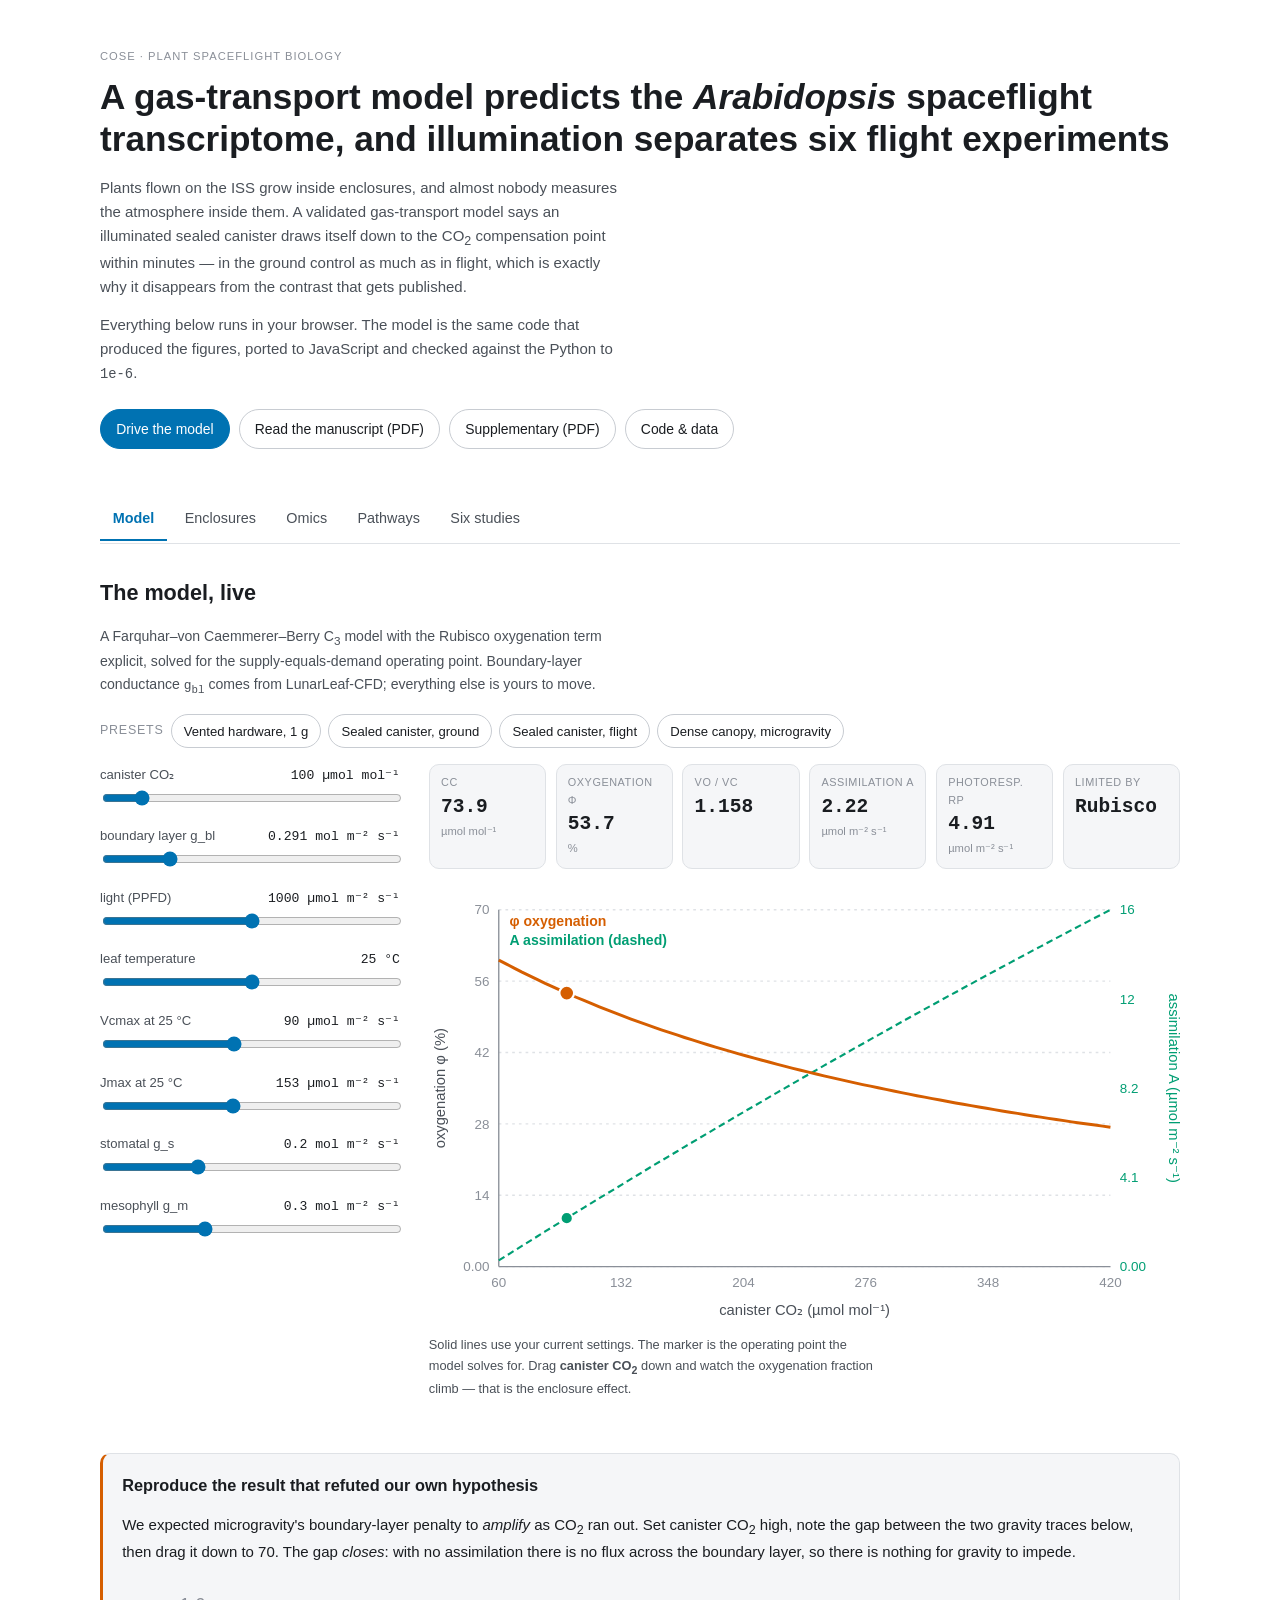
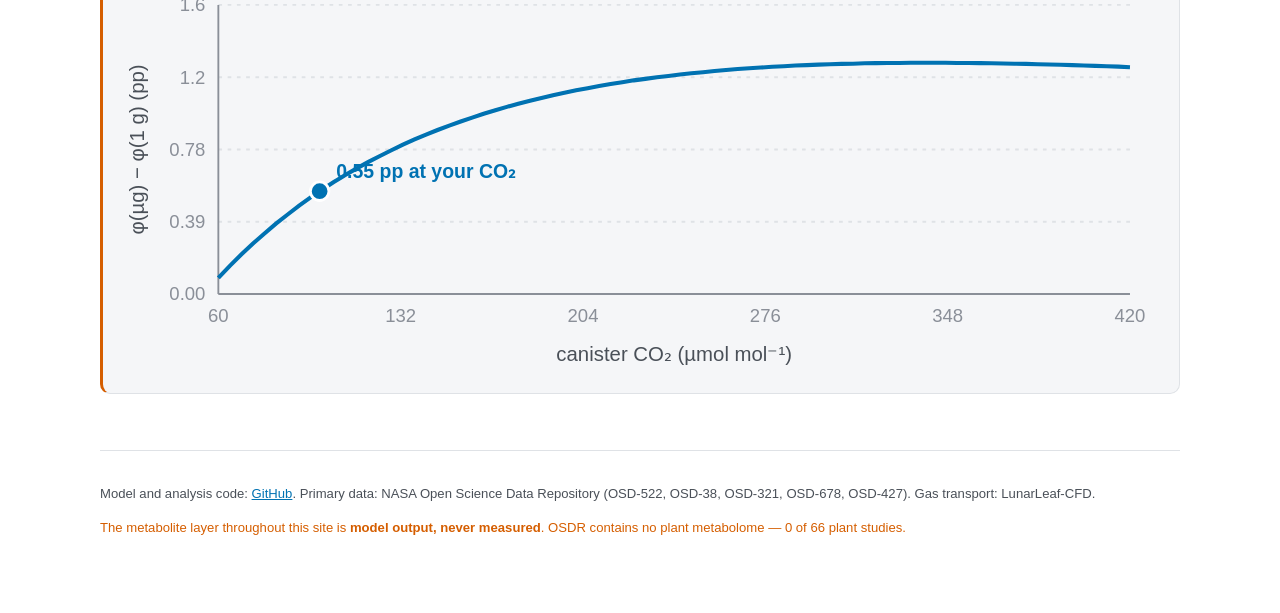
==== docs/index.html @ 997bb980 "Draw the two enclosure lines that were missing, and the twelve ladder rows Reported: the VEGGIE (blu" ====
<!DOCTYPE html>
<html lang="en">
<head>
<meta charset="utf-8">
<meta name="viewport" content="width=device-width, initial-scale=1">
<title>Gas transport predicts the spaceflight transcriptome — interactive model &amp; data</title>
<meta name="description" content="An interactive Farquhar–von Caemmerer–Berry model coupled to
spaceflight growth-hardware gas transport, with the OSDR omics that test it.">
<link rel="stylesheet" href="assets/site.css">
<link rel="stylesheet" href="https://dr-richard-barker.github.io/Plant_response_to_radiation/cose/cose-chrome.css">
<link rel="stylesheet" href="https://dr-richard-barker.github.io/Plant_response_to_radiation/cose/cose-map.css">
</head>
<body data-site-id="Photorespiration_multiomics_microgravity"
      data-cose-doc="off"
      data-brand-logo="https://dr-richard-barker.github.io/Plant_response_to_radiation/cose/cose-logo.png">

<header class="hero">
  <p class="eyebrow">CoSE · plant spaceflight biology</p>
  <h1>A gas-transport model predicts the <em>Arabidopsis</em> spaceflight
      transcriptome, and illumination separates six flight experiments</h1>
  <p class="lede">
    Plants flown on the ISS grow inside enclosures, and almost nobody measures the atmosphere
    inside them. A validated gas-transport model says an illuminated sealed canister draws
    itself down to the CO<sub>2</sub> compensation point within minutes — in the ground
    control as much as in flight, which is exactly why it disappears from the contrast that
    gets published.
  </p>
  <p class="lede">
    Everything below runs in your browser. The model is the same code that produced the
    figures, ported to JavaScript and checked against the Python to
    <span class="mono">1e-6</span>.
  </p>
  <div class="btns">
    <a class="btn primary" href="#model">Drive the model</a>
    <a class="btn" href="Photorespiration_multiomics_microgravity.pdf">Read the manuscript (PDF)</a>
    <a class="btn" href="Photorespiration_multiomics_microgravity_SI.pdf">Supplementary (PDF)</a>
    <a class="btn" href="https://github.com/dr-richard-barker/Photorespiration_multiomics_microgravity">Code &amp; data</a>
  </div>
</header>

<nav class="tabs" id="tabs" role="tablist">
  <button role="tab" data-tab="model" class="on">Model</button>
  <button role="tab" data-tab="enclosure">Enclosures</button>
  <button role="tab" data-tab="omics">Omics</button>
  <button role="tab" data-tab="pathways">Pathways</button>
  <button role="tab" data-tab="ladder">Six studies</button>
</nav>

<!-- ────────────────────────────────────────────────────────── MODEL -->
<section id="model" class="panel on" role="tabpanel">
  <h2>The model, live</h2>
  <p class="note">
    A Farquhar–von Caemmerer–Berry C<sub>3</sub> model with the Rubisco oxygenation term
    explicit, solved for the supply-equals-demand operating point. Boundary-layer conductance
    <span class="mono">g<sub>bl</sub></span> comes from LunarLeaf-CFD; everything else is
    yours to move.
  </p>

  <div class="preset-row">
    <span class="preset-label">Presets</span>
    <button class="chip" data-preset="vented">Vented hardware, 1 g</button>
    <button class="chip" data-preset="sealed-ground">Sealed canister, ground</button>
    <button class="chip" data-preset="sealed-flight">Sealed canister, flight</button>
    <button class="chip" data-preset="canopy-ug">Dense canopy, microgravity</button>
  </div>

  <div class="split">
    <div class="controls" id="controls"></div>
    <div class="readouts">
      <div class="cards" id="readout"></div>
      <figure>
        <svg id="curve" viewBox="0 0 560 320" role="img"
             aria-label="Oxygenation fraction and assimilation against canister CO2"></svg>
        <figcaption>
          Solid lines use your current settings. The marker is the operating point the model
          solves for. Drag <strong>canister CO<sub>2</sub></strong> down and watch the
          oxygenation fraction climb — that is the enclosure effect.
        </figcaption>
      </figure>
    </div>
  </div>

  <div class="callout">
    <h3>Reproduce the result that refuted our own hypothesis</h3>
    <p>
      We expected microgravity's boundary-layer penalty to <em>amplify</em> as CO<sub>2</sub>
      ran out. Set canister CO<sub>2</sub> high, note the gap between the two gravity traces
      below, then drag it down to 70. The gap <em>closes</em>: with no assimilation there is
      no flux across the boundary layer, so there is nothing for gravity to impede.
    </p>
    <svg id="gap" viewBox="0 0 560 210" role="img"
         aria-label="Difference in oxygenation fraction between microgravity and 1 g"></svg>
  </div>
</section>

<!-- ──────────────────────────────────────────────────── ENCLOSURES -->
<section id="enclosure" class="panel" role="tabpanel">
  <h2>What each enclosure does to the air</h2>
  <p class="note">
    From LunarLeaf-CFD, a validated lattice-Boltzmann solver. All runs are in microgravity, so
    the differences here are hardware, not gravity.
  </p>
  <div class="preset-row">
    <span class="preset-label">Measured at</span>
    <button class="chip" data-encl="surface">the leaf surface</button>
    <button class="chip" data-encl="enclosure">the enclosure mean</button>
  </div>
  <figure>
    <svg id="encl" viewBox="0 0 620 320" role="img"
         aria-label="CO2 over time by hardware"></svg>
    <figcaption id="enclcap"></figcaption>
  </figure>
  <div id="retention" class="cards wide"></div>
  <p class="note">
    The seven-minute drawdown in a lit BRIC canister is a mass balance between photosynthetic
    uptake and enclosure volume. It is therefore essentially gravity-independent — it happens
    in the ground control too, and cancels out of flight-versus-ground.
  </p>
</section>

<!-- ───────────────────────────────────────────────────────── OMICS -->
<section id="omics" class="panel" role="tabpanel">
  <h2>What OSD-522 measured</h2>
  <div class="preset-row">
    <span class="preset-label">Layer</span>
    <button class="chip on" data-layer="transcriptome">Transcriptome</button>
    <button class="chip" data-layer="proteome">Proteome</button>
    <span class="preset-label" style="margin-left:1rem">Highlight a gene set</span>
    <select id="setpick"></select>
    <input id="genesearch" type="search" placeholder="find a gene, e.g. AT1G11260" size="24">
  </div>
  <figure>
    <svg id="volcano" viewBox="0 0 620 400" role="img" aria-label="Volcano plot"></svg>
    <figcaption id="volcap"></figcaption>
  </figure>
  <p class="note">
    Non-significant points are subsampled so the page stays quick — but every member of every
    gene set and pathway is forced into the plot regardless of significance, so highlighting
    always shows the whole set. A feature can still be measured without being plottable: a
    volcano needs a y-value, and DESeq2's independent filtering leaves some transcripts with
    a fold change but no adjusted <em>p</em>. The caption says when that happens.
  </p>

  <h3>Gene-set response across the six flight experiments</h3>
  <p class="note">
    Median shift against all other genes, per set, per study. Blue is down in flight, red is
    up, white is no change. <strong>Click any row to highlight that set in the volcano
    above.</strong> Hover a cell for n, shift and <em>p</em>.
  </p>
  <figure>
    <div class="chartscroll">
      <svg id="heatmap" viewBox="0 0 620 300" role="img"
           aria-label="Gene set by study heatmap of median shift"></svg>
    </div>
    <figcaption>
      Columns are ordered illuminated first, then dark, matching Figure 7. Values come from
      <span class="mono">results/tables/T11_hardware_ladder.tsv</span>.
    </figcaption>
  </figure>

  <h3>Where the loci go: transcript &rarr; protein &rarr; pathway</h3>
  <div class="preset-row">
    <span class="preset-label">Show</span>
    <select id="sankeyN"></select>
    <label class="inline-check">
      <input id="sankeyBroad" type="checkbox"> include whole-ontology MapMan maps
    </label>
    <span class="note" style="margin:0">ribbon width = number of loci</span>
  </div>
  <figure>
    <div class="chartscroll">
      <svg id="sankey" viewBox="0 0 620 340" role="img"
           aria-label="Sankey of transcript bin to protein bin to pathway"></svg>
    </div>
    <figcaption id="sankeycap"></figcaption>
  </figure>
</section>

<!-- ────────────────────────────────────────────────────── PATHWAYS -->
<section id="pathways" class="panel" role="tabpanel">
  <h2>Pathway integration</h2>
  <p class="note">
    PaintOmics, organism <span class="mono">ath</span>, KEGG + MapMan, all three layers.
    Of 231 pathways, 31 reach combined <em>p</em> &lt; 0.05 — and glyoxylate and dicarboxylate
    metabolism, the photorespiration map, ranks <strong>last of all 231</strong>.
  </p>
  <input id="pathfilter" type="search" placeholder="filter pathways…" size="30">
  <div class="tablewrap"><table id="pathtable"></table></div>
  <h3>Metabolite hubs</h3>
  <p class="note">
    The least circular result available: the compounds are predicted, but the differentially
    expressed genes counted around them are measured.
  </p>
  <div class="tablewrap"><table id="hubtable"></table></div>
</section>

<!-- ───────────────────────────────────────────────────────── LADDER -->
<section id="ladder" class="panel" role="tabpanel">
  <h2>Six studies, and the axis that separates them</h2>
  <p class="note">
    The model predicted an ordering across enclosure types. Illumination separated the studies
    perfectly; the enclosure gradient did not. Both are shown.
  </p>
  <div class="preset-row">
    <span class="preset-label">Contrast</span>
    <span id="ladderpick"></span>
  </div>
  <figure>
    <div class="chartscroll">
      <svg id="ladderfig" viewBox="0 0 620 300" role="img"
           aria-label="Set-vs-set separation by study"></svg>
    </div>
    <figcaption id="laddercap"></figcaption>
  </figure>
  <h3>Which studies, and which were left out</h3>
  <div class="tablewrap"><table id="studytable"></table></div>
</section>

<footer>
  <p>
    Model and analysis code:
    <a href="https://github.com/dr-richard-barker/Photorespiration_multiomics_microgravity">GitHub</a>.
    Primary data: NASA Open Science Data Repository (OSD-522, OSD-38, OSD-321, OSD-678,
    OSD-427). Gas transport: LunarLeaf-CFD.
  </p>
  <p class="warn">
    The metabolite layer throughout this site is <strong>model output, never measured</strong>.
    OSDR contains no plant metabolome — 0 of 66 plant studies.
  </p>
</footer>

<script type="module" src="app/app.js"></script>
<script src="https://dr-richard-barker.github.io/Plant_response_to_radiation/cose/sites.js"></script>
<script src="https://dr-richard-barker.github.io/Plant_response_to_radiation/cose/theme.js"></script>
</body>
</html>
---- docs/assets/site.css ----
/* Palette matches scripts/figures/style.py (Okabe-Ito), so the site and the figures read as
   one piece of work. Tokens are named the way the shared CoSE kit expects, so cose-map.css
   can retint them for light and dark without this file knowing about it. */
:root {
  --bg: #ffffff;
  --bg-2: #f5f6f8;
  --panel: #ffffff;
  --ink: #1a1d21;
  --ink-soft: #4a5058;
  --ink-faint: #8a8f98;
  --line: #dfe2e6;
  --edge: #c8ccd2;
  --accent: #0072b2;
  --vermilion: #d55e00;
  --orange: #e69f00;
  --green: #009e73;
  --sky: #56b4e9;
  --purple: #cc79a7;
  --radius: 10px;
  --maxw: 1080px;
}

@media (prefers-color-scheme: dark) {
  :root {
    --bg: #14171a; --bg-2: #1b1f23; --panel: #1b1f23;
    --ink: #e8eaed; --ink-soft: #b6bcc4; --ink-faint: #868d96;
    --line: #2c3238; --edge: #3a424a;
  }
}

* { box-sizing: border-box; }

body {
  margin: 0;
  padding: 0 1.25rem 4rem;
  background: var(--bg);
  color: var(--ink);
  font: 15px/1.6 -apple-system, BlinkMacSystemFont, "Segoe UI", Helvetica, Arial, sans-serif;
  -webkit-font-smoothing: antialiased;
}

.hero, .panel, nav.tabs, footer { max-width: var(--maxw); margin: 0 auto; }

.hero { padding: 3rem 0 1.5rem; }
.eyebrow {
  text-transform: uppercase; letter-spacing: .09em; font-size: .7rem;
  color: var(--ink-faint); margin: 0 0 .6rem;
}
h1 { font-size: clamp(1.5rem, 3.4vw, 2.2rem); line-height: 1.2; margin: 0 0 1rem; }
h2 { font-size: 1.35rem; margin: 0 0 .5rem; }
h3 { font-size: 1.02rem; margin: 1.8rem 0 .4rem; }
.lede { color: var(--ink-soft); max-width: 62ch; margin: 0 0 .9rem; }
.note { color: var(--ink-soft); font-size: .88rem; max-width: 68ch; }
.mono { font-family: ui-monospace, SFMono-Regular, Menlo, monospace; font-size: .92em; }

.btns { display: flex; flex-wrap: wrap; gap: .55rem; margin-top: 1.4rem; }
.btn {
  display: inline-block; padding: .5rem .95rem; border-radius: 999px;
  border: 1px solid var(--edge); color: var(--ink); text-decoration: none; font-size: .87rem;
}
.btn:hover { border-color: var(--accent); color: var(--accent); }
.btn.primary { background: var(--accent); border-color: var(--accent); color: #fff; }
.btn.primary:hover { filter: brightness(1.1); color: #fff; }

nav.tabs {
  display: flex; gap: .3rem; flex-wrap: wrap;
  border-bottom: 1px solid var(--line); margin: 1.6rem auto .4rem; padding-bottom: .1rem;
}
nav.tabs button {
  background: none; border: 0; border-bottom: 2px solid transparent;
  padding: .55rem .8rem; font: inherit; font-size: .9rem;
  color: var(--ink-soft); cursor: pointer;
}
nav.tabs button:hover { color: var(--ink); }
nav.tabs button.on { color: var(--accent); border-bottom-color: var(--accent); font-weight: 600; }

.panel { display: none; padding: 1.6rem 0 0; }
.panel.on { display: block; }

.preset-row { display: flex; align-items: center; gap: .45rem; flex-wrap: wrap; margin: 1rem 0; }
.preset-label { font-size: .78rem; color: var(--ink-faint); text-transform: uppercase;
                letter-spacing: .06em; }
.chip {
  border: 1px solid var(--edge); background: var(--panel); color: var(--ink);
  border-radius: 999px; padding: .32rem .75rem; font: inherit; font-size: .82rem;
  cursor: pointer;
}
.chip:hover { border-color: var(--accent); }
.chip.on { background: var(--accent); border-color: var(--accent); color: #fff; }

select, input[type=search] {
  border: 1px solid var(--edge); background: var(--panel); color: var(--ink);
  border-radius: 7px; padding: .34rem .55rem; font: inherit; font-size: .85rem;
}

.split { display: grid; grid-template-columns: minmax(230px, 300px) 1fr; gap: 1.8rem; }
@media (max-width: 820px) { .split { grid-template-columns: 1fr; } }

.controls label { display: block; margin: 0 0 .85rem; font-size: .82rem; }
.controls .row { display: flex; justify-content: space-between; align-items: baseline; }
.controls .name { color: var(--ink-soft); }
.controls .val { font-family: ui-monospace, SFMono-Regular, Menlo, monospace;
                 font-size: .82rem; color: var(--ink); }
.controls input[type=range] { width: 100%; margin-top: .25rem; accent-color: var(--accent); }

.cards { display: grid; grid-template-columns: repeat(auto-fit, minmax(112px, 1fr)); gap: .6rem; }
.cards.wide { grid-template-columns: repeat(auto-fit, minmax(150px, 1fr)); margin-top: 1.2rem; }
.card {
  background: var(--bg-2); border: 1px solid var(--line); border-radius: var(--radius);
  padding: .6rem .7rem;
}
.card .k { font-size: .68rem; text-transform: uppercase; letter-spacing: .05em;
           color: var(--ink-faint); }
.card .v { font-size: 1.22rem; font-weight: 650;
           font-family: ui-monospace, SFMono-Regular, Menlo, monospace; }
.card .u { font-size: .7rem; color: var(--ink-faint); }

figure { margin: 1.4rem 0; }
figcaption { font-size: .8rem; color: var(--ink-soft); margin-top: .5rem; max-width: 64ch; }
svg { width: 100%; height: auto; overflow: visible; }

.callout {
  margin: 2rem 0 0; padding: 1.1rem 1.2rem;
  background: var(--bg-2); border: 1px solid var(--line);
  border-left: 3px solid var(--vermilion); border-radius: var(--radius);
}
.callout h3 { margin-top: 0; }

.tablewrap { overflow-x: auto; margin: .8rem 0 1.4rem; }
table { border-collapse: collapse; width: 100%; font-size: .82rem; }
th, td { text-align: left; padding: .38rem .6rem; border-bottom: 1px solid var(--line);
         vertical-align: top; }
th { color: var(--ink-faint); font-weight: 600; font-size: .72rem;
     text-transform: uppercase; letter-spacing: .04em; cursor: pointer; white-space: nowrap; }
th:hover { color: var(--accent); }
td.num { font-family: ui-monospace, SFMono-Regular, Menlo, monospace; text-align: right;
         white-space: nowrap; }
tr.excluded td { color: var(--ink-faint); }
.tag { display: inline-block; padding: .05rem .4rem; border-radius: 4px; font-size: .72rem;
       font-weight: 600; }
.tag.sig { background: rgba(213,94,0,.14); color: var(--vermilion); }
.tag.no  { background: rgba(138,143,152,.16); color: var(--ink-faint); }

footer {
  margin-top: 3.5rem; padding-top: 1.2rem; border-top: 1px solid var(--line);
  font-size: .82rem; color: var(--ink-soft);
}
footer a { color: var(--accent); }
.warn { color: var(--vermilion); }

/* Shared tooltip for the heatmap and Sankey. Positioned in page coordinates so it is not
   clipped by the SVG viewBox. */
.tooltip {
  position: absolute; display: none; z-index: 50; pointer-events: none;
  background: var(--panel); color: var(--ink);
  border: 1px solid var(--edge); border-radius: 7px;
  padding: .4rem .55rem; font-size: .76rem; line-height: 1.45;
  box-shadow: 0 6px 22px rgba(0, 0, 0, .18); max-width: 280px;
}

/* A heatmap row is a control, so it has to look like one. */
.hm-row:hover rect { stroke: var(--accent); stroke-width: 1.2; }
.hm-row:hover text { fill: var(--accent); font-weight: 600; }

#sankey path { transition: fill-opacity .12s ease; }

/* The Sankey's broad-map toggle sits in the same row as its pathway-count select. */
.inline-check { display: inline-flex; align-items: center; gap: .35rem;
                font-size: .82rem; color: var(--ink-soft); cursor: pointer; }
.inline-check input { accent-color: var(--accent); margin: 0; }

/* The heatmap and Sankey carry dense row labels. Letting `svg { width: 100% }` shrink them
   to a phone width renders that text at about 4.6 px, so below the layout's own breakpoint
   they keep a legible size and scroll sideways inside the figure instead. The page itself
   must never scroll horizontally. */
.chartscroll { overflow-x: auto; overflow-y: hidden; }
.chartscroll svg { min-width: 560px; }

/* The ladder's contrast chips are injected into a span, which must not collapse the row. */
#ladderpick { display: contents; }
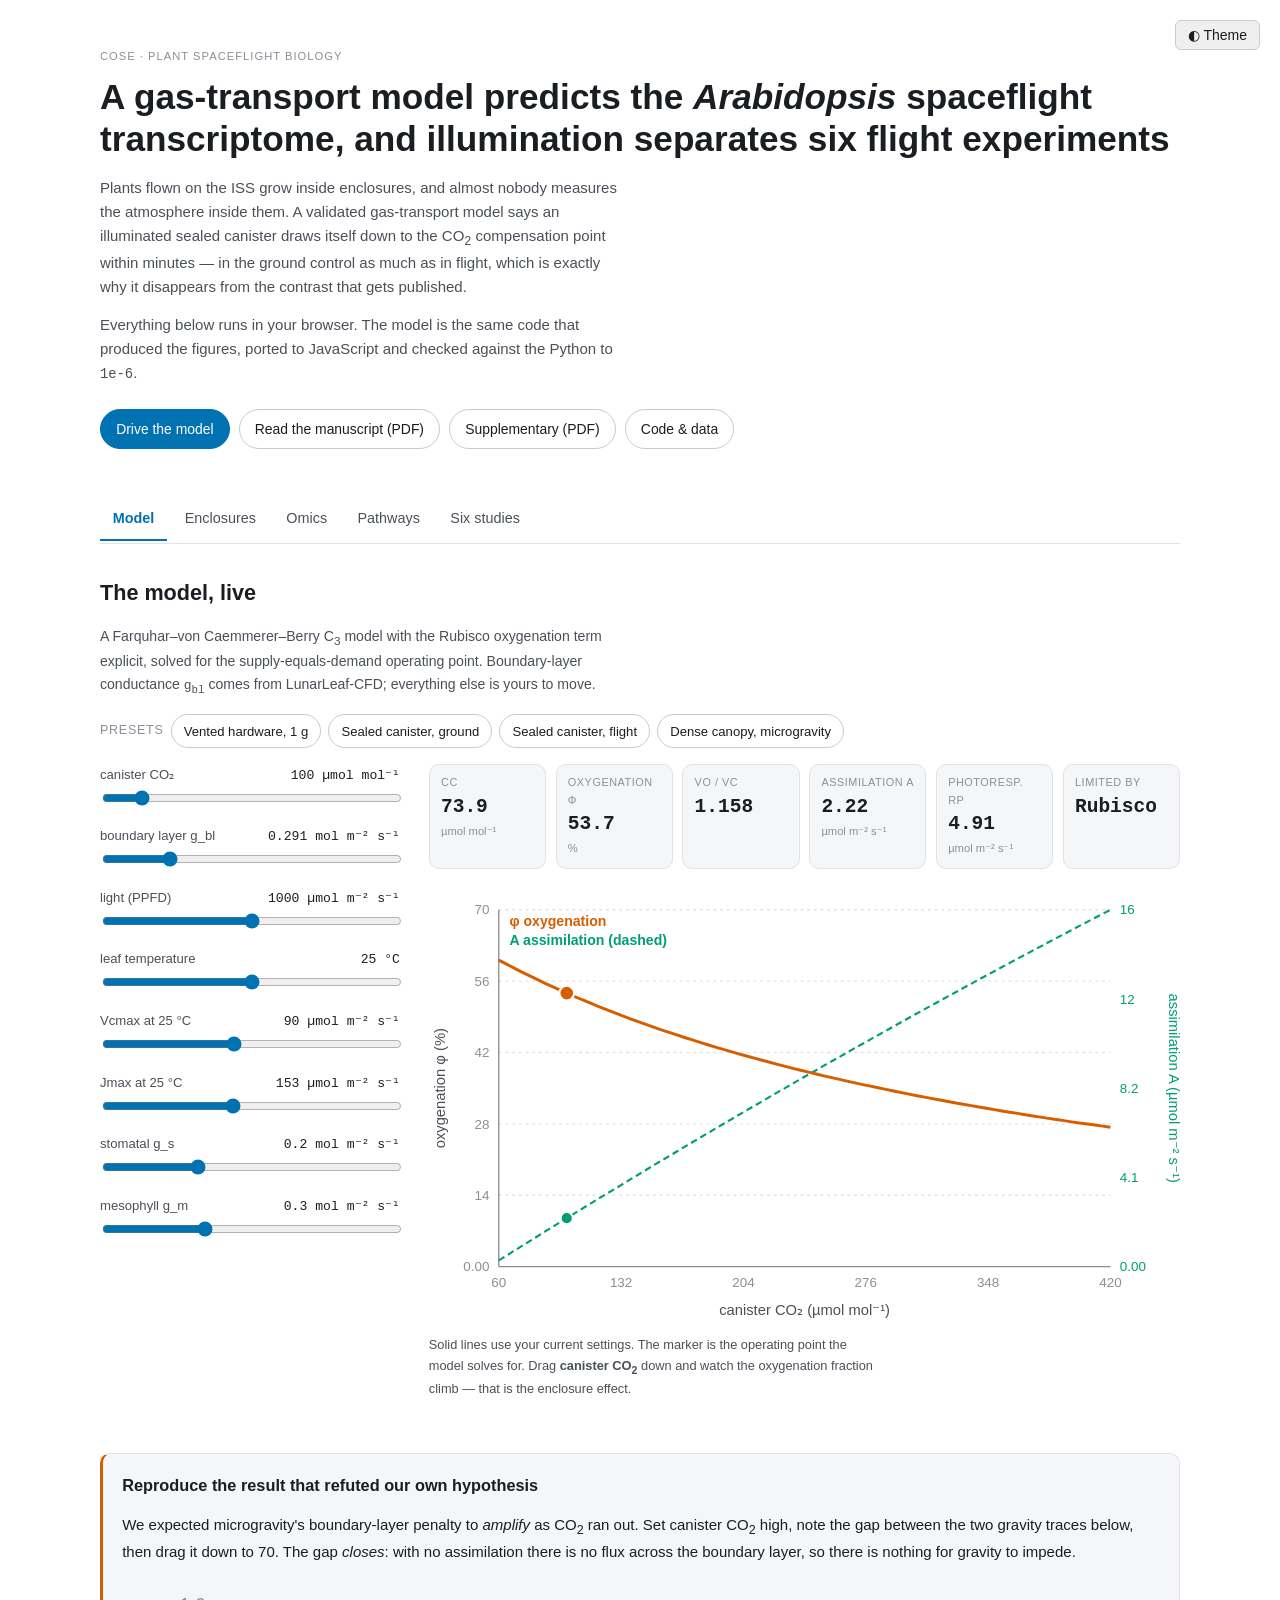
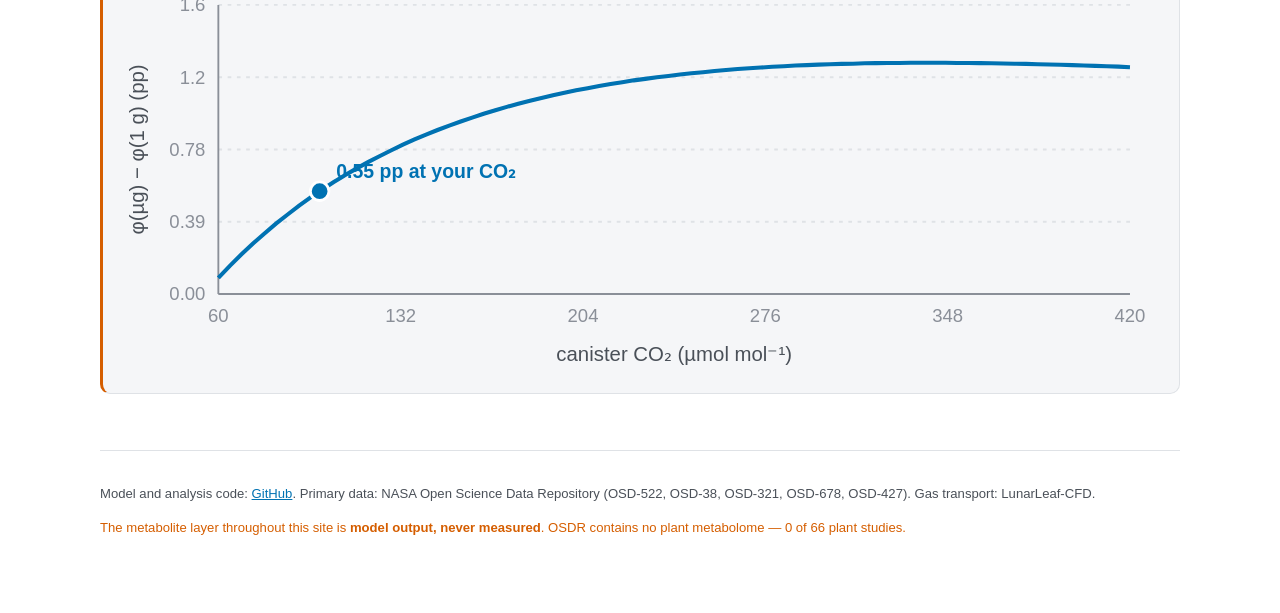
==== commit 0eec9238: "style: Remove Cose navigation panel and add top-right light/dark theme toggle" ====
--- a/docs/index.html
+++ b/docs/index.html
@@ -14,7 +14,38 @@
       data-cose-doc="off"
       data-brand-logo="https://dr-richard-barker.github.io/Plant_response_to_radiation/cose/cose-logo.png">
 
+
+<div style="position: absolute; top: 20px; right: 20px;">
+  <button id="theme-toggle" class="btn" style="padding: 6px 12px; font-size: 14px; border-radius: 6px; cursor: pointer;">
+    ◐ Theme
+  </button>
+</div>
+<script>
+  (function() {
+    const html = document.documentElement;
+    const btn = document.getElementById('theme-toggle');
+    const lsKey = 'barker.theme';
+    
+    // Set initial theme
+    const saved = localStorage.getItem(lsKey);
+    if (saved) {
+      html.setAttribute('data-theme', saved);
+    } else {
+      const prefersDark = window.matchMedia('(prefers-color-scheme: dark)').matches;
+      html.setAttribute('data-theme', prefersDark ? 'dark' : 'light');
+    }
+    
+    // Toggle on click
+    btn.addEventListener('click', () => {
+      const current = html.getAttribute('data-theme');
+      const next = current === 'dark' ? 'light' : 'dark';
+      html.setAttribute('data-theme', next);
+      localStorage.setItem(lsKey, next);
+    });
+  })();
+</script>
 <header class="hero">
+
   <p class="eyebrow">CoSE · plant spaceflight biology</p>
   <h1>A gas-transport model predicts the <em>Arabidopsis</em> spaceflight
       transcriptome, and illumination separates six flight experiments</h1>
@@ -181,8 +212,9 @@
   <h2>Pathway integration</h2>
   <p class="note">
     PaintOmics, organism <span class="mono">ath</span>, KEGG + MapMan, all three layers.
-    Of 231 pathways, 31 reach combined <em>p</em> &lt; 0.05 — and glyoxylate and dicarboxylate
-    metabolism, the photorespiration map, ranks <strong>last of all 231</strong>.
+    Of 232 pathways, 32 reach combined <em>p</em> &lt; 0.05 — and glyoxylate and dicarboxylate
+    metabolism, the photorespiration map, ranks <strong>214th of 232</strong>, in the bottom
+    8 %, the least enriched of any pathway the model made a claim about.
   </p>
   <input id="pathfilter" type="search" placeholder="filter pathways…" size="30">
   <div class="tablewrap"><table id="pathtable"></table></div>
@@ -230,7 +262,6 @@
 </footer>
 
 <script type="module" src="app/app.js"></script>
-<script src="https://dr-richard-barker.github.io/Plant_response_to_radiation/cose/sites.js"></script>
-<script src="https://dr-richard-barker.github.io/Plant_response_to_radiation/cose/theme.js"></script>
+  <script defer src="https://visitor-analytics.astrobotany.workers.dev/a.js"></script>
 </body>
 </html>
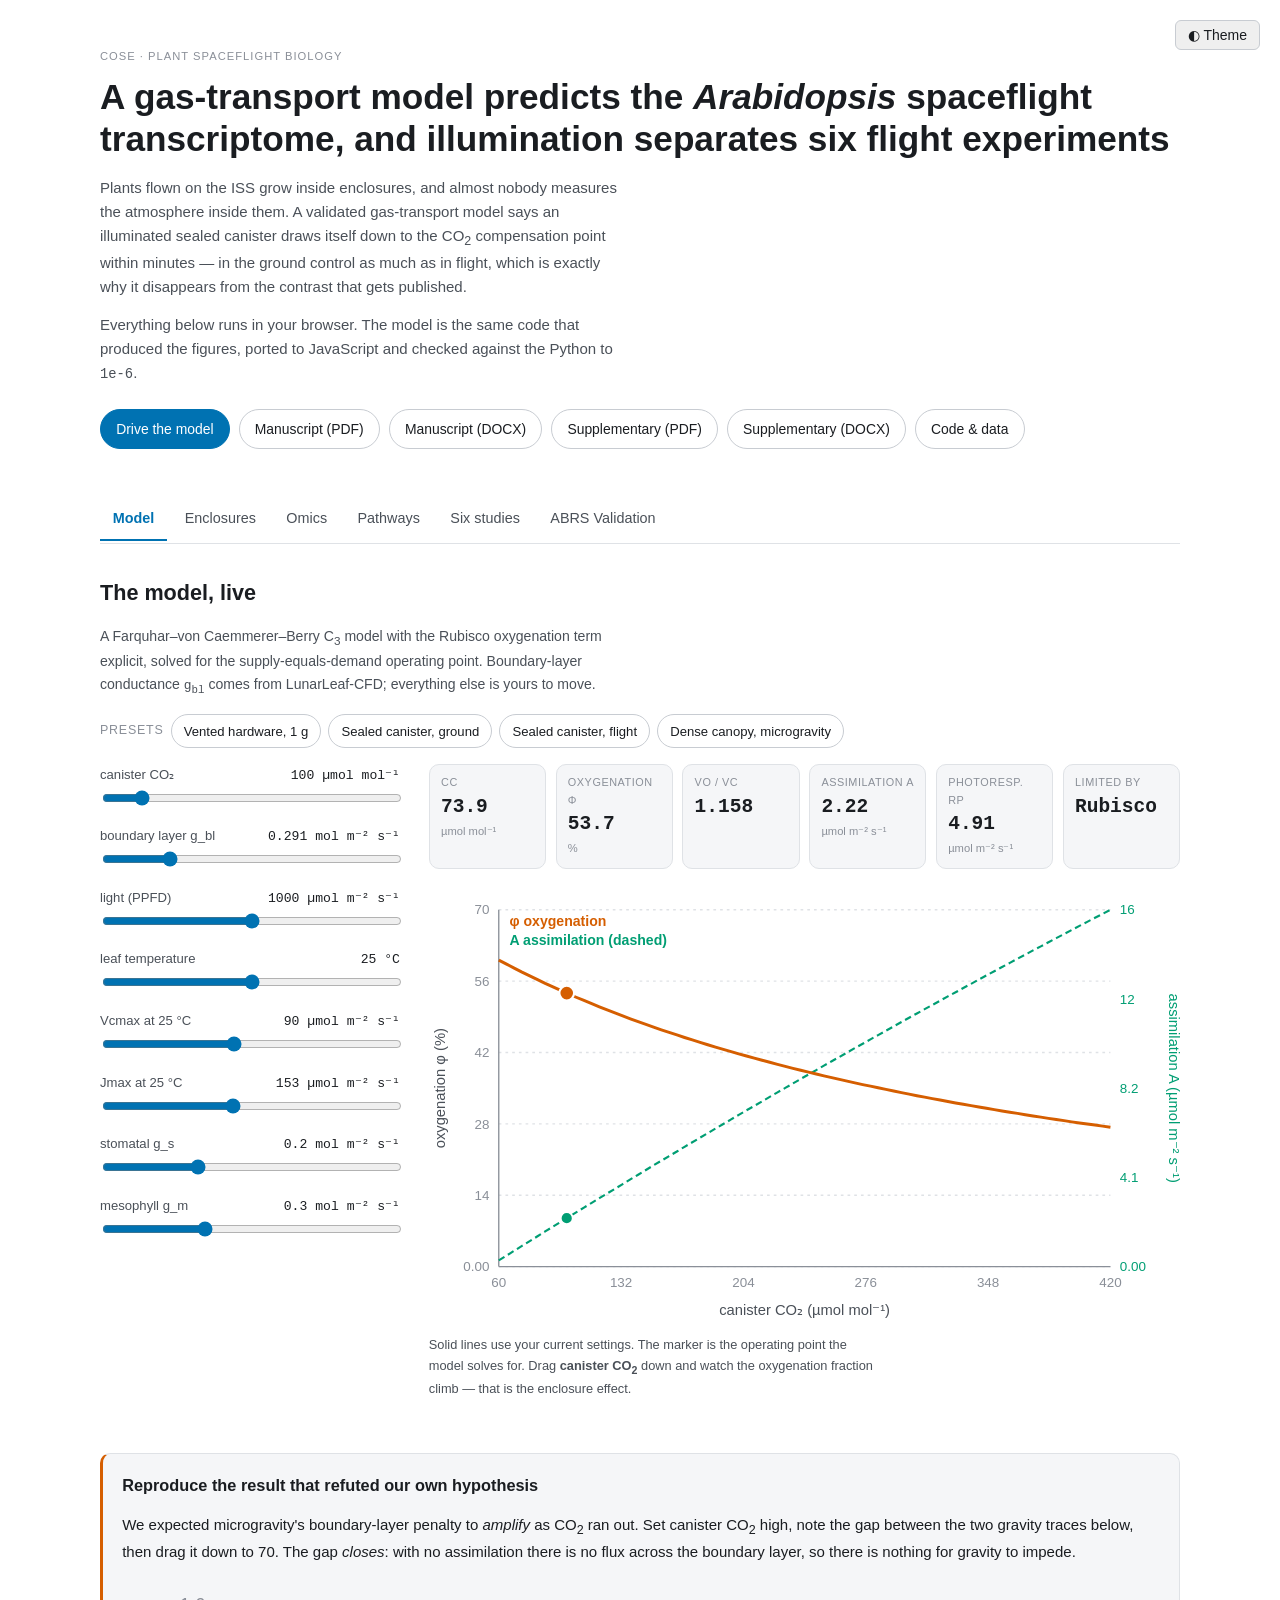
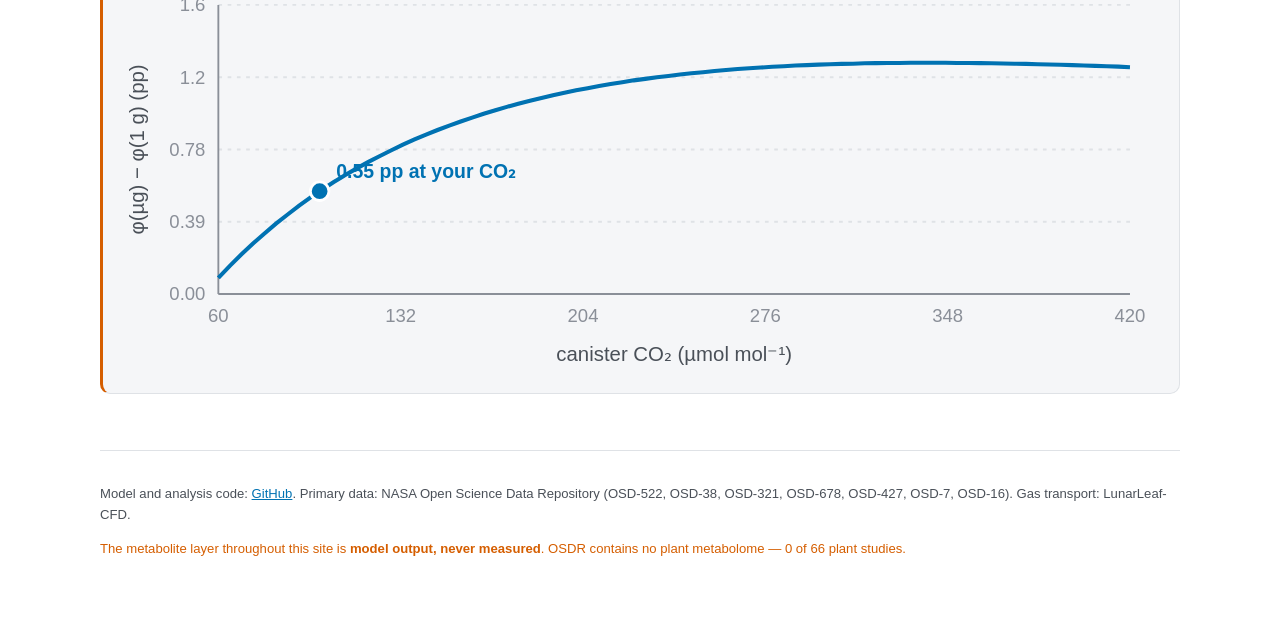
==== commit edb9068e: "Add ABRS (OSD-7 & OSD-16) PaintOmics integration, compile PDF & DOCX manuscript, ABAI QC audit, and " ====
--- a/docs/index.html
+++ b/docs/index.html
@@ -63,8 +63,10 @@
   </p>
   <div class="btns">
     <a class="btn primary" href="#model">Drive the model</a>
-    <a class="btn" href="Photorespiration_multiomics_microgravity.pdf">Read the manuscript (PDF)</a>
+    <a class="btn" href="Photorespiration_multiomics_microgravity.pdf">Manuscript (PDF)</a>
+    <a class="btn" href="Photorespiration_multiomics_microgravity.docx">Manuscript (DOCX)</a>
     <a class="btn" href="Photorespiration_multiomics_microgravity_SI.pdf">Supplementary (PDF)</a>
+    <a class="btn" href="Photorespiration_multiomics_microgravity_SI.docx">Supplementary (DOCX)</a>
     <a class="btn" href="https://github.com/dr-richard-barker/Photorespiration_multiomics_microgravity">Code &amp; data</a>
   </div>
 </header>
@@ -75,6 +77,7 @@
   <button role="tab" data-tab="omics">Omics</button>
   <button role="tab" data-tab="pathways">Pathways</button>
   <button role="tab" data-tab="ladder">Six studies</button>
+  <button role="tab" data-tab="abrs">ABRS Validation</button>
 </nav>
 
 <!-- ────────────────────────────────────────────────────────── MODEL -->
@@ -248,12 +251,91 @@
   <div class="tablewrap"><table id="studytable"></table></div>
 </section>
 
+<!-- ─────────────────────────────────────────────────────────── ABRS -->
+<section id="abrs" class="panel" role="tabpanel">
+  <h2>Hardware Ventilation: Sealed BRIC-LED vs Ventilated ABRS</h2>
+  <p class="note">
+    Direct comparison between sealed canisters (BRIC-LED, OSD-522) and actively ventilated flight chambers (ABRS, OSD-7 transcriptomics &amp; OSD-16 proteomics) on the International Space Station. Active ventilation with cabin air resolves genuine microgravity adaptations from enclosed hardware artifacts.
+  </p>
+
+  <div class="cards wide">
+    <div class="card">
+      <h4>Rubisco Saturated ($C_a \approx 3{,}500$ ppm)</h4>
+      <p>Elevated ISS cabin CO<sub>2</sub> saturates Rubisco ($C_c = 3{,}160.5$ ppm), collapsing the photorespiratory oxygenation fraction from <strong>53.7%</strong> down to <strong>2.6%</strong> and dropping photorespiratory flux 12-fold ($9.81 \to 0.83\ \mu\mathrm{mol\,m^{-2}\,s^{-1}}$).</p>
+    </div>
+    <div class="card">
+      <h4>ER Stress / UPR is a Hardware Artifact</h4>
+      <p><em>Protein processing in endoplasmic reticulum</em>, the top enriched pathway in sealed BRIC-LED ($p = 8.65\times 10^{-9}$), disappears completely in ventilated ABRS ($p = 0.9456$). The unfolded protein response is triggered by trapped volatiles, ethylene, and CO<sub>2</sub> starvation in sealed canisters.</p>
+    </div>
+    <div class="card">
+      <h4>Conserved Spaceflight Core</h4>
+      <p><strong>Biotic Stress</strong> ($p = 0.0151$ in ABRS; $p = 2.10\times 10^{-4}$ in BRIC-LED), <strong>Raffinose oligosaccharide metabolism</strong> ($p = 0.0081$), and light-harvesting complex repression ($p = 6.58\times 10^{-6}$) are robustly conserved across sealed and ventilated hardware.</p>
+    </div>
+    <div class="card">
+      <h4>7-Study Ladder Parity</h4>
+      <p>Across 7 independent flight experiments, both ventilated platforms—VEGGIE RNA-seq and ABRS microarray—converge on an identical separation from dark controls: $\Delta_{\mathrm{VEGGIE}} = +0.4142$ vs $\Delta_{\mathrm{ABRS}} = +0.4146$.</p>
+    </div>
+  </div>
+
+  <figure style="margin: 2rem 0;">
+    <img src="assets/fig09_abrs_comparison.png" alt="Cross-hardware validation: Sealed BRIC-LED vs Ventilated ABRS" style="width: 100%; border-radius: 8px; border: 1px solid var(--line); display: block;">
+    <figcaption style="margin-top: 0.75rem; font-size: 0.9rem; color: var(--ink-soft);">
+      <strong>Figure 9 | Ventilated flight hardware (ABRS) resolves true microgravity responses from sealed canister artifacts.</strong>
+      <strong>a</strong>, FvCB photosynthesis assimilation curves ($A$ vs $C_a$). Elevated ISS cabin CO<sub>2</sub> drives ABRS into the RuBP-regeneration ($J$-limited) plateau ($A \approx 28.85\ \mu\mathrm{mol\,m^{-2}\,s^{-1}}$), eliminating boundary-layer penalties.
+      <strong>b</strong>, Cross-hardware pathway comparison showing complete elimination of ER stress ($p=0.9456$) and preservation of biotic stress ($p=0.0151$) and raffinose metabolism ($p=0.0081$).
+      <strong>c</strong>, Organ-specific transcriptomics in ABRS across leaves, roots, hypocotyls, and whole shoots.
+      <strong>d</strong>, Extended 7-study hardware ladder placing ABRS alongside VEGGIE at the ventilated, illuminated apex.
+    </figcaption>
+  </figure>
+
+  <h3>Cross-Hardware Pathway Comparison (Table S1)</h3>
+  <div class="tablewrap">
+    <table>
+      <thead>
+        <tr>
+          <th>DB</th>
+          <th>Pathway</th>
+          <th>BRIC-LED $p$</th>
+          <th>ABRS $p$</th>
+          <th>ABRS Dir</th>
+          <th>Classification</th>
+        </tr>
+      </thead>
+      <tbody>
+        <tr><td>KEGG</td><td>Protein processing in endoplasmic reticulum</td><td>8.65e-9</td><td>0.9456</td><td>Flat</td><td>Hardware artifact (volatiles / starvation)</td></tr>
+        <tr><td>MapMan</td><td>Cellular response overview</td><td>2.33e-6</td><td>0.6111</td><td>Down</td><td>Hardware artifact</td></tr>
+        <tr><td>MapMan</td><td><strong>Biotic Stress</strong></td><td>2.10e-4</td><td>0.0151</td><td>Up</td><td><span class="tag sig">Conserved microgravity response</span></td></tr>
+        <tr><td>KEGG</td><td>Glucosinolate biosynthesis</td><td>6.02e-4</td><td>0.8453</td><td>Up</td><td>Hardware artifact</td></tr>
+        <tr><td>KEGG</td><td>Plant hormone signal transduction</td><td>0.0011</td><td>0.0516</td><td>Up</td><td>Borderline conserved</td></tr>
+        <tr><td>KEGG</td><td>Photosynthesis</td><td>0.0080</td><td>0.8512</td><td>Down</td><td>Hardware-modulated</td></tr>
+        <tr><td>KEGG</td><td>MAPK signaling pathway</td><td>0.0094</td><td>0.2322</td><td>Up</td><td>Hardware-modulated</td></tr>
+        <tr><td>KEGG</td><td>Starch and sucrose metabolism</td><td>0.0186</td><td>0.5428</td><td>Down</td><td>Hardware-modulated</td></tr>
+        <tr><td>KEGG</td><td>Photosynthesis - antenna proteins</td><td>0.0217</td><td>1.0000</td><td>Down</td><td>Hardware-modulated</td></tr>
+        <tr><td>MapMan</td><td><strong>Raffinose metabolism</strong></td><td>0.0274</td><td>0.0081</td><td>Up</td><td><span class="tag sig">Conserved microgravity response</span></td></tr>
+        <tr><td>KEGG</td><td>Carbon fixation by Calvin cycle</td><td>0.1420</td><td>0.0074</td><td>Up</td><td>ABRS-specific (CO<sub>2</sub> saturated)</td></tr>
+        <tr><td>KEGG</td><td>Cysteine and methionine metabolism</td><td>0.2110</td><td>0.0015</td><td>Down</td><td>ABRS-specific</td></tr>
+      </tbody>
+    </table>
+  </div>
+
+  <div class="callout" style="margin-top: 2rem;">
+    <h3>Manuscript &amp; Supplementary Downloads</h3>
+    <p>The complete manuscript and supplementary information incorporating both BRIC-LED and ABRS analyses are available in both PDF and Word (.docx) formats:</p>
+    <div class="btns" style="margin-top: 1rem;">
+      <a class="btn primary" href="Photorespiration_multiomics_microgravity.pdf">Manuscript (PDF)</a>
+      <a class="btn" href="Photorespiration_multiomics_microgravity.docx">Manuscript (Word DOCX)</a>
+      <a class="btn" href="Photorespiration_multiomics_microgravity_SI.pdf">Supplementary Info (PDF)</a>
+      <a class="btn" href="Photorespiration_multiomics_microgravity_SI.docx">Supplementary Info (Word DOCX)</a>
+    </div>
+  </div>
+</section>
+
 <footer>
   <p>
     Model and analysis code:
     <a href="https://github.com/dr-richard-barker/Photorespiration_multiomics_microgravity">GitHub</a>.
     Primary data: NASA Open Science Data Repository (OSD-522, OSD-38, OSD-321, OSD-678,
-    OSD-427). Gas transport: LunarLeaf-CFD.
+    OSD-427, OSD-7, OSD-16). Gas transport: LunarLeaf-CFD.
   </p>
   <p class="warn">
     The metabolite layer throughout this site is <strong>model output, never measured</strong>.
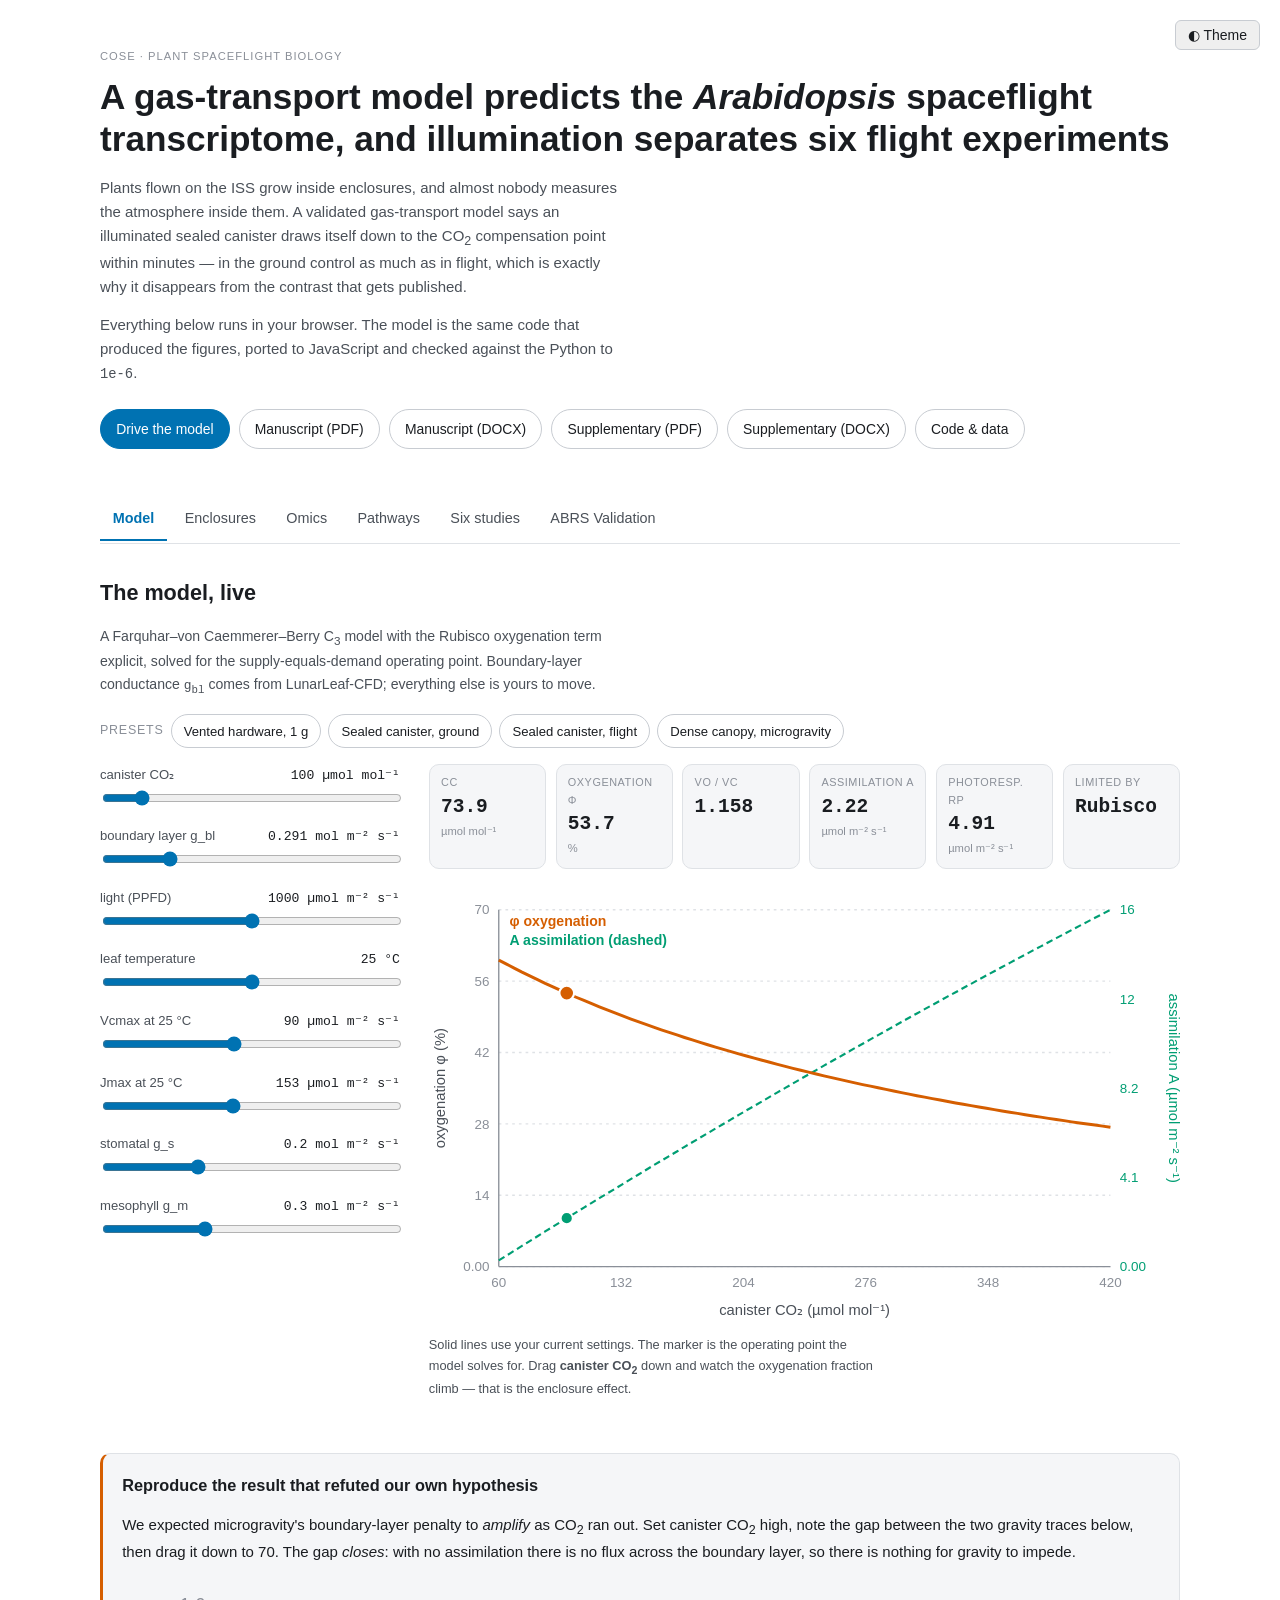
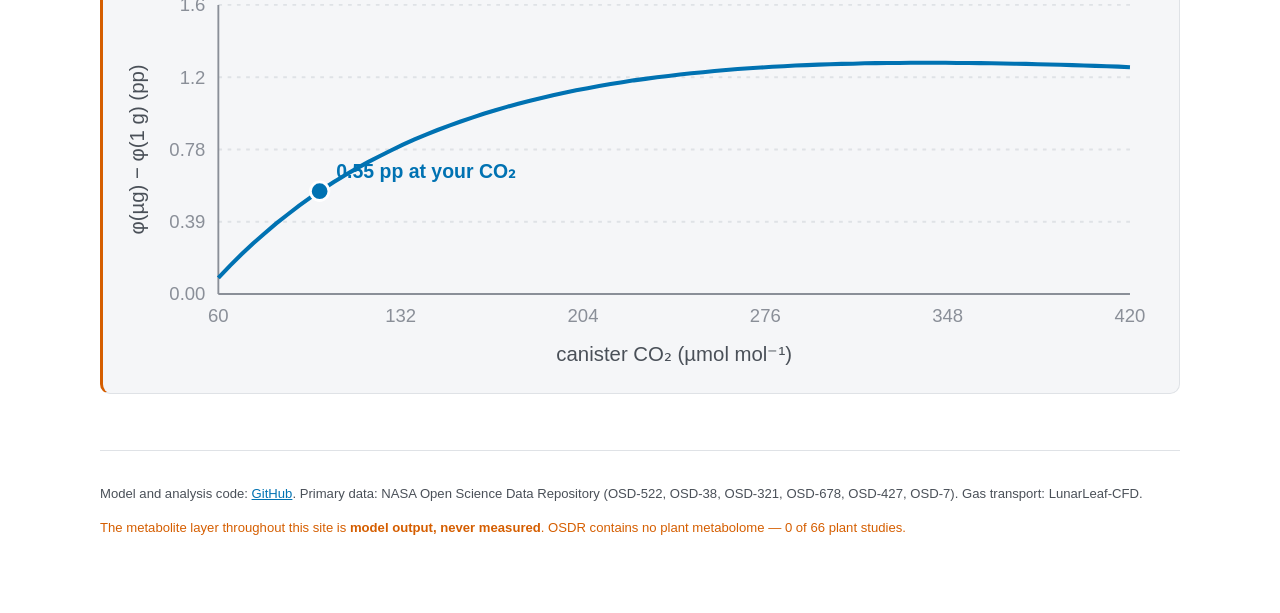
==== commit 8a1b1a33: "Remove mock PhysioSpace scores; correct OSD-16 proteomics claims T14_physiospace_scores.csv was not " ====
--- a/docs/index.html
+++ b/docs/index.html
@@ -255,25 +255,25 @@
 <section id="abrs" class="panel" role="tabpanel">
   <h2>Hardware Ventilation: Sealed BRIC-LED vs Ventilated ABRS</h2>
   <p class="note">
-    Direct comparison between sealed canisters (BRIC-LED, OSD-522) and actively ventilated flight chambers (ABRS, OSD-7 transcriptomics &amp; OSD-16 proteomics) on the International Space Station. Active ventilation with cabin air resolves genuine microgravity adaptations from enclosed hardware artifacts.
+    Direct comparison between sealed canisters (BRIC-LED, OSD-522) and actively ventilated flight chambers (ABRS, OSD-7 transcriptomics) on the International Space Station. Active ventilation with cabin air resolves genuine microgravity adaptations from enclosed hardware artifacts. The ABRS companion proteome (OSD-16) is not analysed: OSDR holds only its raw iTRAQ spectra, so the ABRS side of every comparison here is transcriptome-only.
   </p>
 
   <div class="cards wide">
     <div class="card">
-      <h4>Rubisco Saturated ($C_a \approx 3{,}500$ ppm)</h4>
-      <p>Elevated ISS cabin CO<sub>2</sub> saturates Rubisco ($C_c = 3{,}160.5$ ppm), collapsing the photorespiratory oxygenation fraction from <strong>53.7%</strong> down to <strong>2.6%</strong> and dropping photorespiratory flux 12-fold ($9.81 \to 0.83\ \mu\mathrm{mol\,m^{-2}\,s^{-1}}$).</p>
+      <h4>Rubisco Saturated (<i>C</i><sub>a</sub> &asymp; 3,500 ppm)</h4>
+      <p>Elevated ISS cabin CO<sub>2</sub> saturates Rubisco (<i>C</i><sub>c</sub> = 3,160.5 ppm), collapsing the photorespiratory oxygenation fraction from <strong>53.7%</strong> down to <strong>2.6%</strong> and dropping photorespiratory flux 12-fold (9.81 &rarr; 0.83 &micro;mol m<sup>&minus;2</sup> s<sup>&minus;1</sup>).</p>
     </div>
     <div class="card">
       <h4>ER Stress / UPR is a Hardware Artifact</h4>
-      <p><em>Protein processing in endoplasmic reticulum</em>, the top enriched pathway in sealed BRIC-LED ($p = 8.65\times 10^{-9}$), disappears completely in ventilated ABRS ($p = 0.9456$). The unfolded protein response is triggered by trapped volatiles, ethylene, and CO<sub>2</sub> starvation in sealed canisters.</p>
+      <p><em>Protein processing in endoplasmic reticulum</em>, the top enriched pathway in sealed BRIC-LED (<i>p</i> = 8.65 &times; 10<sup>&minus;9</sup>), disappears completely in ventilated ABRS (<i>p</i> = 0.9456). The unfolded protein response is triggered by trapped volatiles, ethylene, and CO<sub>2</sub> starvation in sealed canisters.</p>
     </div>
     <div class="card">
       <h4>Conserved Spaceflight Core</h4>
-      <p><strong>Biotic Stress</strong> ($p = 0.0151$ in ABRS; $p = 2.10\times 10^{-4}$ in BRIC-LED), <strong>Raffinose oligosaccharide metabolism</strong> ($p = 0.0081$), and light-harvesting complex repression ($p = 6.58\times 10^{-6}$) are robustly conserved across sealed and ventilated hardware.</p>
+      <p><strong>Biotic Stress</strong> (<i>p</i> = 0.0151 in ABRS; <i>p</i> = 2.10 &times; 10<sup>&minus;4</sup> in BRIC-LED), <strong>Raffinose oligosaccharide metabolism</strong> (<i>p</i> = 0.0081), and light-harvesting complex repression (<i>p</i> = 6.58 &times; 10<sup>&minus;6</sup>) are robustly conserved across sealed and ventilated hardware.</p>
     </div>
     <div class="card">
       <h4>7-Study Ladder Parity</h4>
-      <p>Across 7 independent flight experiments, both ventilated platforms—VEGGIE RNA-seq and ABRS microarray—converge on an identical separation from dark controls: $\Delta_{\mathrm{VEGGIE}} = +0.4142$ vs $\Delta_{\mathrm{ABRS}} = +0.4146$.</p>
+      <p>Across 7 independent flight experiments, both ventilated platforms—VEGGIE RNA-seq and ABRS microarray—converge on an identical separation from dark controls: &Delta;<sub>VEGGIE</sub> = +0.4142 vs &Delta;<sub>ABRS</sub> = +0.4146.</p>
     </div>
   </div>
 
@@ -281,8 +281,8 @@
     <img src="assets/fig09_abrs_comparison.png" alt="Cross-hardware validation: Sealed BRIC-LED vs Ventilated ABRS" style="width: 100%; border-radius: 8px; border: 1px solid var(--line); display: block;">
     <figcaption style="margin-top: 0.75rem; font-size: 0.9rem; color: var(--ink-soft);">
       <strong>Figure 9 | Ventilated flight hardware (ABRS) resolves true microgravity responses from sealed canister artifacts.</strong>
-      <strong>a</strong>, FvCB photosynthesis assimilation curves ($A$ vs $C_a$). Elevated ISS cabin CO<sub>2</sub> drives ABRS into the RuBP-regeneration ($J$-limited) plateau ($A \approx 28.85\ \mu\mathrm{mol\,m^{-2}\,s^{-1}}$), eliminating boundary-layer penalties.
-      <strong>b</strong>, Cross-hardware pathway comparison showing complete elimination of ER stress ($p=0.9456$) and preservation of biotic stress ($p=0.0151$) and raffinose metabolism ($p=0.0081$).
+      <strong>a</strong>, FvCB photosynthesis assimilation curves (<i>A</i> vs <i>C</i><sub>a</sub>). Elevated ISS cabin CO<sub>2</sub> drives ABRS into the RuBP-regeneration (<i>J</i>-limited) plateau (<i>A</i> &asymp; 28.85 &micro;mol m<sup>&minus;2</sup> s<sup>&minus;1</sup>), eliminating boundary-layer penalties.
+      <strong>b</strong>, Cross-hardware pathway comparison showing complete elimination of ER stress (<i>p</i> = 0.9456) and preservation of biotic stress (<i>p</i> = 0.0151) and raffinose metabolism (<i>p</i> = 0.0081).
       <strong>c</strong>, Organ-specific transcriptomics in ABRS across leaves, roots, hypocotyls, and whole shoots.
       <strong>d</strong>, Extended 7-study hardware ladder placing ABRS alongside VEGGIE at the ventilated, illuminated apex.
     </figcaption>
@@ -295,8 +295,8 @@
         <tr>
           <th>DB</th>
           <th>Pathway</th>
-          <th>BRIC-LED $p$</th>
-          <th>ABRS $p$</th>
+          <th>BRIC-LED <i>p</i></th>
+          <th>ABRS <i>p</i></th>
           <th>ABRS Dir</th>
           <th>Classification</th>
         </tr>
@@ -335,7 +335,7 @@
     Model and analysis code:
     <a href="https://github.com/dr-richard-barker/Photorespiration_multiomics_microgravity">GitHub</a>.
     Primary data: NASA Open Science Data Repository (OSD-522, OSD-38, OSD-321, OSD-678,
-    OSD-427, OSD-7, OSD-16). Gas transport: LunarLeaf-CFD.
+    OSD-427, OSD-7). Gas transport: LunarLeaf-CFD.
   </p>
   <p class="warn">
     The metabolite layer throughout this site is <strong>model output, never measured</strong>.
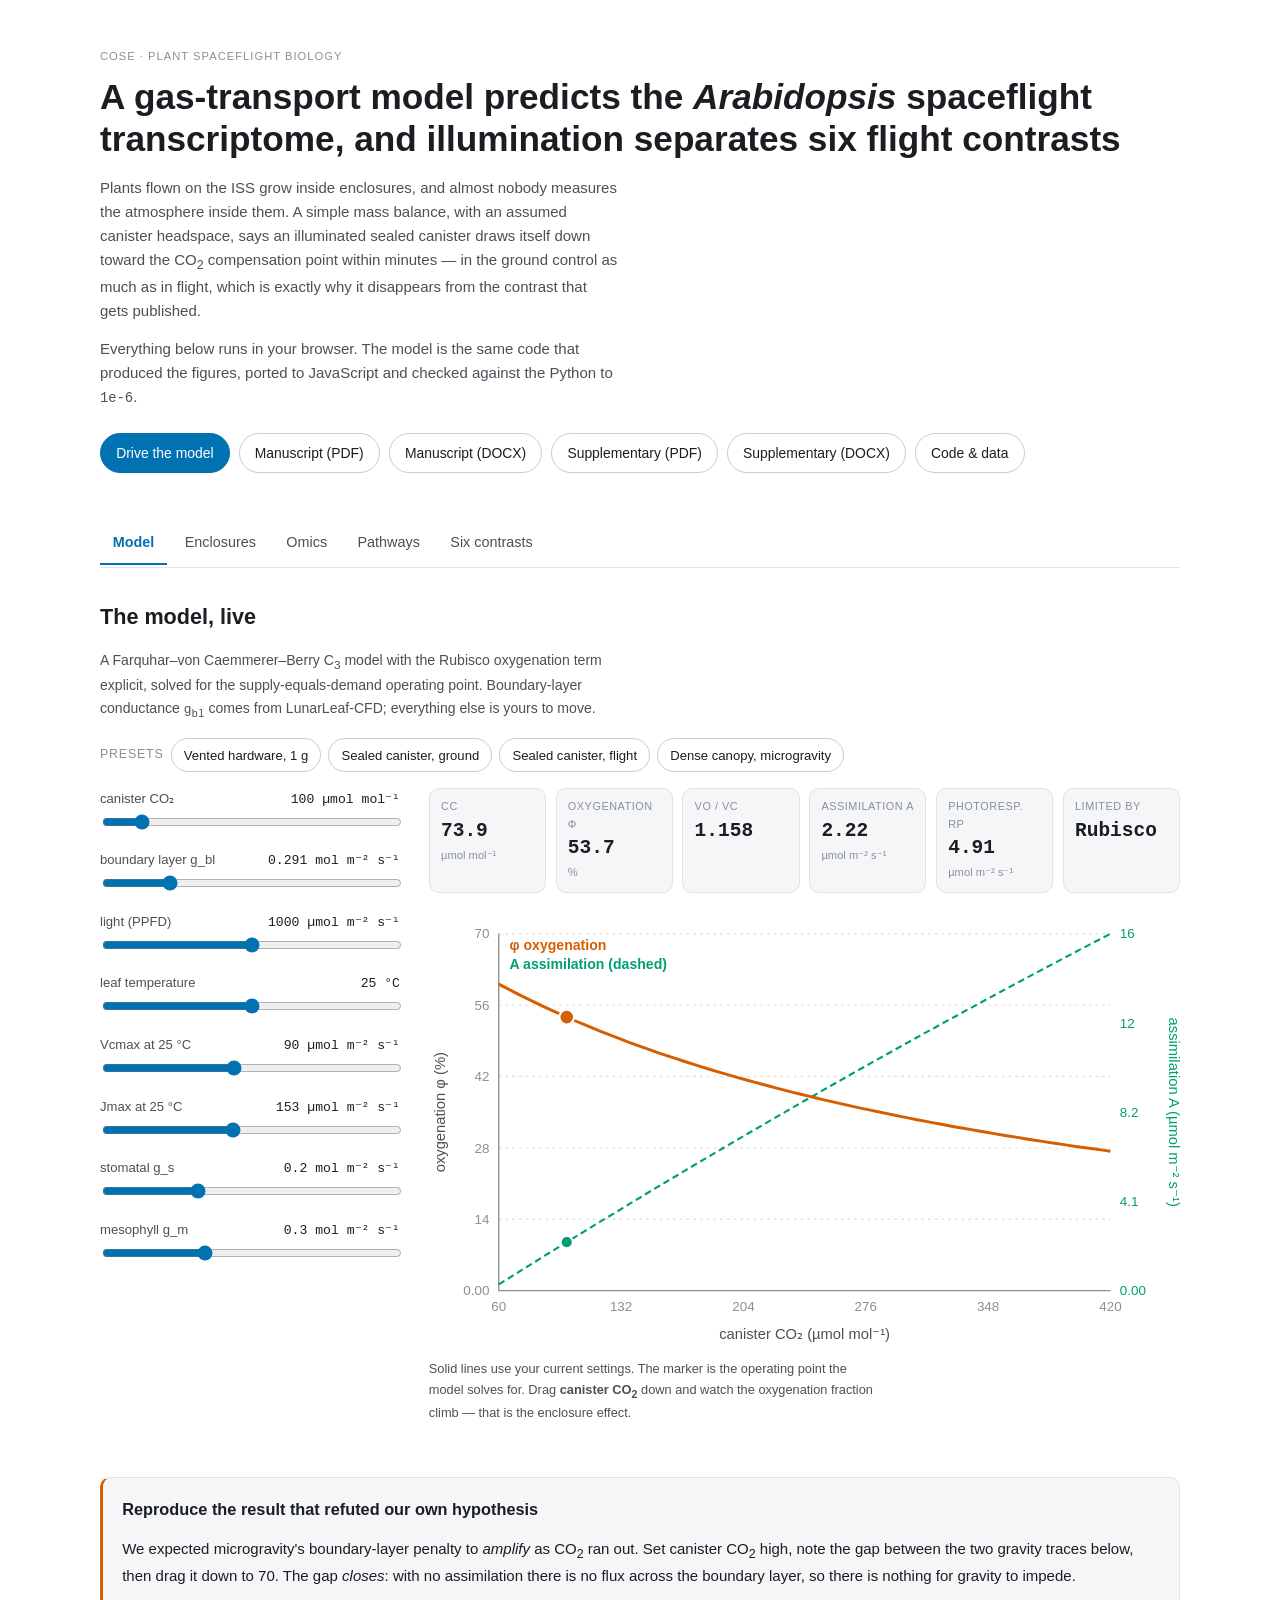
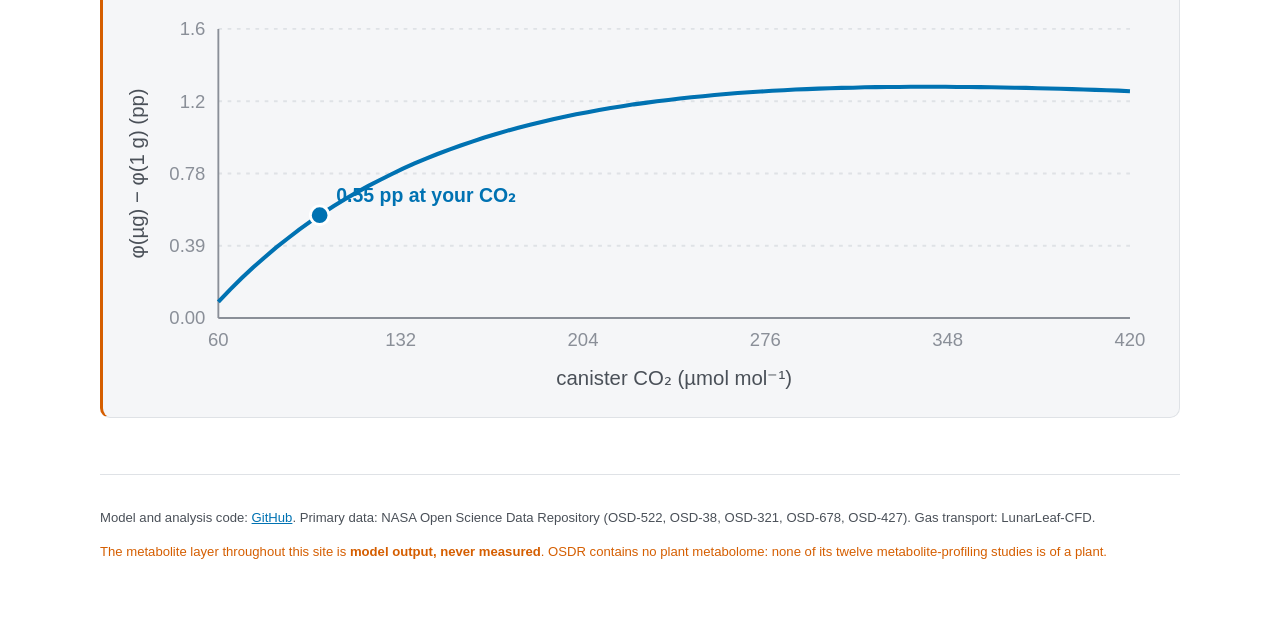
==== commit f443787d: "Restore the verified manuscript, drop ABRS from paper and site, and correct the restored text The ma" ====
--- a/docs/index.html
+++ b/docs/index.html
@@ -14,45 +14,15 @@
       data-cose-doc="off"
       data-brand-logo="https://dr-richard-barker.github.io/Plant_response_to_radiation/cose/cose-logo.png">
 
-
-<div style="position: absolute; top: 20px; right: 20px;">
-  <button id="theme-toggle" class="btn" style="padding: 6px 12px; font-size: 14px; border-radius: 6px; cursor: pointer;">
-    ◐ Theme
-  </button>
-</div>
-<script>
-  (function() {
-    const html = document.documentElement;
-    const btn = document.getElementById('theme-toggle');
-    const lsKey = 'barker.theme';
-    
-    // Set initial theme
-    const saved = localStorage.getItem(lsKey);
-    if (saved) {
-      html.setAttribute('data-theme', saved);
-    } else {
-      const prefersDark = window.matchMedia('(prefers-color-scheme: dark)').matches;
-      html.setAttribute('data-theme', prefersDark ? 'dark' : 'light');
-    }
-    
-    // Toggle on click
-    btn.addEventListener('click', () => {
-      const current = html.getAttribute('data-theme');
-      const next = current === 'dark' ? 'light' : 'dark';
-      html.setAttribute('data-theme', next);
-      localStorage.setItem(lsKey, next);
-    });
-  })();
-</script>
 <header class="hero">
-
   <p class="eyebrow">CoSE · plant spaceflight biology</p>
   <h1>A gas-transport model predicts the <em>Arabidopsis</em> spaceflight
-      transcriptome, and illumination separates six flight experiments</h1>
+      transcriptome, and illumination separates six flight contrasts</h1>
   <p class="lede">
     Plants flown on the ISS grow inside enclosures, and almost nobody measures the atmosphere
-    inside them. A validated gas-transport model says an illuminated sealed canister draws
-    itself down to the CO<sub>2</sub> compensation point within minutes — in the ground
+    inside them. A simple mass balance, with an assumed canister headspace, says an
+    illuminated sealed canister draws itself down toward the CO<sub>2</sub> compensation point
+    within minutes — in the ground
     control as much as in flight, which is exactly why it disappears from the contrast that
     gets published.
   </p>
@@ -76,8 +46,7 @@
   <button role="tab" data-tab="enclosure">Enclosures</button>
   <button role="tab" data-tab="omics">Omics</button>
   <button role="tab" data-tab="pathways">Pathways</button>
-  <button role="tab" data-tab="ladder">Six studies</button>
-  <button role="tab" data-tab="abrs">ABRS Validation</button>
+  <button role="tab" data-tab="ladder">Six contrasts</button>
 </nav>
 
 <!-- ────────────────────────────────────────────────────────── MODEL -->
@@ -147,7 +116,8 @@
   <div id="retention" class="cards wide"></div>
   <p class="note">
     The seven-minute drawdown in a lit BRIC canister is a mass balance between photosynthetic
-    uptake and enclosure volume. It is therefore essentially gravity-independent — it happens
+    uptake and enclosure volume, with an assumed 30 mL headspace; it comes from a
+    zero-dimensional model in LunarLeaf-CFD, not from the lattice-Boltzmann runs above. It is therefore essentially gravity-independent — it happens
     in the ground control too, and cancels out of flight-versus-ground.
   </p>
 </section>
@@ -175,7 +145,7 @@
     a fold change but no adjusted <em>p</em>. The caption says when that happens.
   </p>
 
-  <h3>Gene-set response across the six flight experiments</h3>
+  <h3>Gene-set response across the six flight contrasts</h3>
   <p class="note">
     Median shift against all other genes, per set, per study. Blue is down in flight, red is
     up, white is no change. <strong>Click any row to highlight that set in the volcano
@@ -187,7 +157,7 @@
            aria-label="Gene set by study heatmap of median shift"></svg>
     </div>
     <figcaption>
-      Columns are ordered illuminated first, then dark, matching Figure 7. Values come from
+      Columns are grouped illuminated first, then dark, as in Figure 7d. Values come from
       <span class="mono">results/tables/T11_hardware_ladder.tsv</span>.
     </figcaption>
   </figure>
@@ -231,10 +201,11 @@
 
 <!-- ───────────────────────────────────────────────────────── LADDER -->
 <section id="ladder" class="panel" role="tabpanel">
-  <h2>Six studies, and the axis that separates them</h2>
-  <p class="note">
-    The model predicted an ordering across enclosure types. Illumination separated the studies
-    perfectly; the enclosure gradient did not. Both are shown.
+  <h2>Six contrasts from five studies, and the axis that separates them</h2>
+  <p class="note">
+    The model predicted an ordering across enclosure types. Illumination separated the six
+    contrasts completely on starvation over photosynthesis, though not on every contrast; the
+    enclosure gradient did not hold. Both are shown.
   </p>
   <div class="preset-row">
     <span class="preset-label">Contrast</span>
@@ -249,85 +220,6 @@
   </figure>
   <h3>Which studies, and which were left out</h3>
   <div class="tablewrap"><table id="studytable"></table></div>
-</section>
-
-<!-- ─────────────────────────────────────────────────────────── ABRS -->
-<section id="abrs" class="panel" role="tabpanel">
-  <h2>Hardware Ventilation: Sealed BRIC-LED vs Ventilated ABRS</h2>
-  <p class="note">
-    Direct comparison between sealed canisters (BRIC-LED, OSD-522) and actively ventilated flight chambers (ABRS, OSD-7 transcriptomics) on the International Space Station. Active ventilation with cabin air resolves genuine microgravity adaptations from enclosed hardware artifacts. The ABRS companion proteome (OSD-16) is not analysed: OSDR holds only its raw iTRAQ spectra, so the ABRS side of every comparison here is transcriptome-only.
-  </p>
-
-  <div class="cards wide">
-    <div class="card">
-      <h4>Rubisco Saturated (<i>C</i><sub>a</sub> &asymp; 3,500 ppm)</h4>
-      <p>Elevated ISS cabin CO<sub>2</sub> saturates Rubisco (<i>C</i><sub>c</sub> = 3,160.5 ppm), collapsing the photorespiratory oxygenation fraction from <strong>53.7%</strong> down to <strong>2.6%</strong> and dropping photorespiratory flux 12-fold (9.81 &rarr; 0.83 &micro;mol m<sup>&minus;2</sup> s<sup>&minus;1</sup>).</p>
-    </div>
-    <div class="card">
-      <h4>ER Stress / UPR is a Hardware Artifact</h4>
-      <p><em>Protein processing in endoplasmic reticulum</em>, the top enriched pathway in sealed BRIC-LED (<i>p</i> = 8.65 &times; 10<sup>&minus;9</sup>), disappears completely in ventilated ABRS (<i>p</i> = 0.9456). The unfolded protein response is triggered by trapped volatiles, ethylene, and CO<sub>2</sub> starvation in sealed canisters.</p>
-    </div>
-    <div class="card">
-      <h4>Conserved Spaceflight Core</h4>
-      <p><strong>Biotic Stress</strong> (<i>p</i> = 0.0151 in ABRS; <i>p</i> = 2.10 &times; 10<sup>&minus;4</sup> in BRIC-LED), <strong>Raffinose oligosaccharide metabolism</strong> (<i>p</i> = 0.0081), and light-harvesting complex repression (<i>p</i> = 6.58 &times; 10<sup>&minus;6</sup>) are robustly conserved across sealed and ventilated hardware.</p>
-    </div>
-    <div class="card">
-      <h4>7-Study Ladder Parity</h4>
-      <p>Across 7 independent flight experiments, both ventilated platforms—VEGGIE RNA-seq and ABRS microarray—converge on an identical separation from dark controls: &Delta;<sub>VEGGIE</sub> = +0.4142 vs &Delta;<sub>ABRS</sub> = +0.4146.</p>
-    </div>
-  </div>
-
-  <figure style="margin: 2rem 0;">
-    <img src="assets/fig09_abrs_comparison.png" alt="Cross-hardware validation: Sealed BRIC-LED vs Ventilated ABRS" style="width: 100%; border-radius: 8px; border: 1px solid var(--line); display: block;">
-    <figcaption style="margin-top: 0.75rem; font-size: 0.9rem; color: var(--ink-soft);">
-      <strong>Figure 9 | Ventilated flight hardware (ABRS) resolves true microgravity responses from sealed canister artifacts.</strong>
-      <strong>a</strong>, FvCB photosynthesis assimilation curves (<i>A</i> vs <i>C</i><sub>a</sub>). Elevated ISS cabin CO<sub>2</sub> drives ABRS into the RuBP-regeneration (<i>J</i>-limited) plateau (<i>A</i> &asymp; 28.85 &micro;mol m<sup>&minus;2</sup> s<sup>&minus;1</sup>), eliminating boundary-layer penalties.
-      <strong>b</strong>, Cross-hardware pathway comparison showing complete elimination of ER stress (<i>p</i> = 0.9456) and preservation of biotic stress (<i>p</i> = 0.0151) and raffinose metabolism (<i>p</i> = 0.0081).
-      <strong>c</strong>, Organ-specific transcriptomics in ABRS across leaves, roots, hypocotyls, and whole shoots.
-      <strong>d</strong>, Extended 7-study hardware ladder placing ABRS alongside VEGGIE at the ventilated, illuminated apex.
-    </figcaption>
-  </figure>
-
-  <h3>Cross-Hardware Pathway Comparison (Table S1)</h3>
-  <div class="tablewrap">
-    <table>
-      <thead>
-        <tr>
-          <th>DB</th>
-          <th>Pathway</th>
-          <th>BRIC-LED <i>p</i></th>
-          <th>ABRS <i>p</i></th>
-          <th>ABRS Dir</th>
-          <th>Classification</th>
-        </tr>
-      </thead>
-      <tbody>
-        <tr><td>KEGG</td><td>Protein processing in endoplasmic reticulum</td><td>8.65e-9</td><td>0.9456</td><td>Flat</td><td>Hardware artifact (volatiles / starvation)</td></tr>
-        <tr><td>MapMan</td><td>Cellular response overview</td><td>2.33e-6</td><td>0.6111</td><td>Down</td><td>Hardware artifact</td></tr>
-        <tr><td>MapMan</td><td><strong>Biotic Stress</strong></td><td>2.10e-4</td><td>0.0151</td><td>Up</td><td><span class="tag sig">Conserved microgravity response</span></td></tr>
-        <tr><td>KEGG</td><td>Glucosinolate biosynthesis</td><td>6.02e-4</td><td>0.8453</td><td>Up</td><td>Hardware artifact</td></tr>
-        <tr><td>KEGG</td><td>Plant hormone signal transduction</td><td>0.0011</td><td>0.0516</td><td>Up</td><td>Borderline conserved</td></tr>
-        <tr><td>KEGG</td><td>Photosynthesis</td><td>0.0080</td><td>0.8512</td><td>Down</td><td>Hardware-modulated</td></tr>
-        <tr><td>KEGG</td><td>MAPK signaling pathway</td><td>0.0094</td><td>0.2322</td><td>Up</td><td>Hardware-modulated</td></tr>
-        <tr><td>KEGG</td><td>Starch and sucrose metabolism</td><td>0.0186</td><td>0.5428</td><td>Down</td><td>Hardware-modulated</td></tr>
-        <tr><td>KEGG</td><td>Photosynthesis - antenna proteins</td><td>0.0217</td><td>1.0000</td><td>Down</td><td>Hardware-modulated</td></tr>
-        <tr><td>MapMan</td><td><strong>Raffinose metabolism</strong></td><td>0.0274</td><td>0.0081</td><td>Up</td><td><span class="tag sig">Conserved microgravity response</span></td></tr>
-        <tr><td>KEGG</td><td>Carbon fixation by Calvin cycle</td><td>0.1420</td><td>0.0074</td><td>Up</td><td>ABRS-specific (CO<sub>2</sub> saturated)</td></tr>
-        <tr><td>KEGG</td><td>Cysteine and methionine metabolism</td><td>0.2110</td><td>0.0015</td><td>Down</td><td>ABRS-specific</td></tr>
-      </tbody>
-    </table>
-  </div>
-
-  <div class="callout" style="margin-top: 2rem;">
-    <h3>Manuscript &amp; Supplementary Downloads</h3>
-    <p>The complete manuscript and supplementary information incorporating both BRIC-LED and ABRS analyses are available in both PDF and Word (.docx) formats:</p>
-    <div class="btns" style="margin-top: 1rem;">
-      <a class="btn primary" href="Photorespiration_multiomics_microgravity.pdf">Manuscript (PDF)</a>
-      <a class="btn" href="Photorespiration_multiomics_microgravity.docx">Manuscript (Word DOCX)</a>
-      <a class="btn" href="Photorespiration_multiomics_microgravity_SI.pdf">Supplementary Info (PDF)</a>
-      <a class="btn" href="Photorespiration_multiomics_microgravity_SI.docx">Supplementary Info (Word DOCX)</a>
-    </div>
-  </div>
 </section>
 
 <footer>
@@ -335,15 +227,17 @@
     Model and analysis code:
     <a href="https://github.com/dr-richard-barker/Photorespiration_multiomics_microgravity">GitHub</a>.
     Primary data: NASA Open Science Data Repository (OSD-522, OSD-38, OSD-321, OSD-678,
-    OSD-427, OSD-7). Gas transport: LunarLeaf-CFD.
+    OSD-427). Gas transport: LunarLeaf-CFD.
   </p>
   <p class="warn">
     The metabolite layer throughout this site is <strong>model output, never measured</strong>.
-    OSDR contains no plant metabolome — 0 of 66 plant studies.
+    OSDR contains no plant metabolome: none of its twelve metabolite-profiling studies is of a plant.
   </p>
 </footer>
 
 <script type="module" src="app/app.js"></script>
+<script src="https://dr-richard-barker.github.io/Plant_response_to_radiation/cose/sites.js"></script>
+<script src="https://dr-richard-barker.github.io/Plant_response_to_radiation/cose/theme.js"></script>
   <script defer src="https://visitor-analytics.astrobotany.workers.dev/a.js"></script>
 </body>
 </html>
